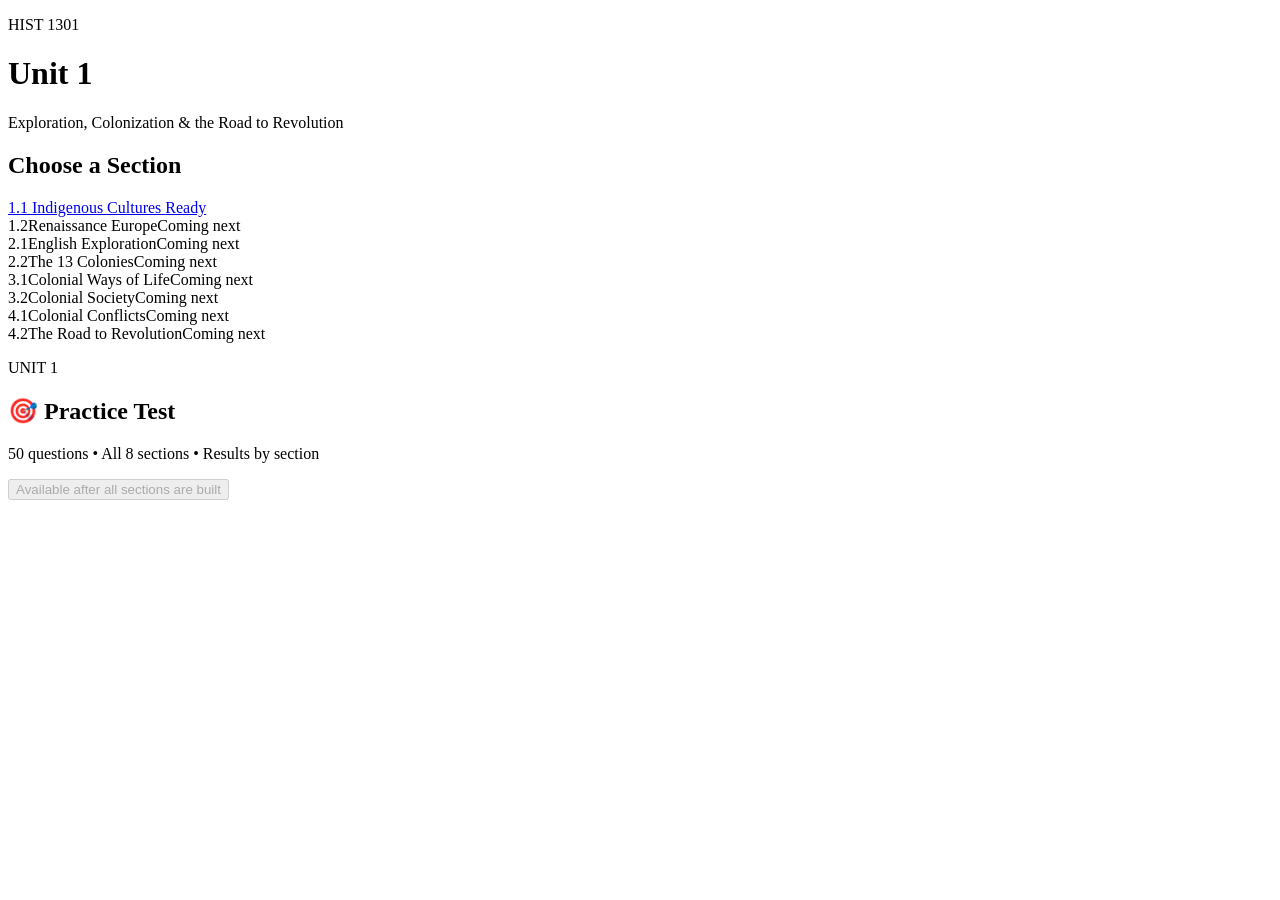
==== index.html @ bcff1a9e "Add files via upload" ====
<!doctype html>
<html lang="en">
<head>
  <meta charset="utf-8">
  <meta name="viewport" content="width=device-width, initial-scale=1">
  <title>HIST 1301 — Unit 1</title>
  <link rel="stylesheet" href="css/styles.css">
</head>
<body>
  <header class="site-header">
    <div class="shell">
      <p class="eyebrow">HIST 1301</p>
      <h1>Unit 1</h1>
      <p class="subtitle">Exploration, Colonization &amp; the Road to Revolution</p>
    </div>
  </header>

  <main class="shell dashboard">
    <section>
      <h2>Choose a Section</h2>
      <div class="section-grid">
        <a class="section-card ready" href="sections/1-1.html">
          <span class="section-number">1.1</span>
          <span class="section-title">Indigenous Cultures</span>
          <span class="section-status">Ready</span>
        </a>

        <div class="section-card locked"><span class="section-number">1.2</span><span class="section-title">Renaissance Europe</span><span class="section-status">Coming next</span></div>
        <div class="section-card locked"><span class="section-number">2.1</span><span class="section-title">English Exploration</span><span class="section-status">Coming next</span></div>
        <div class="section-card locked"><span class="section-number">2.2</span><span class="section-title">The 13 Colonies</span><span class="section-status">Coming next</span></div>
        <div class="section-card locked"><span class="section-number">3.1</span><span class="section-title">Colonial Ways of Life</span><span class="section-status">Coming next</span></div>
        <div class="section-card locked"><span class="section-number">3.2</span><span class="section-title">Colonial Society</span><span class="section-status">Coming next</span></div>
        <div class="section-card locked"><span class="section-number">4.1</span><span class="section-title">Colonial Conflicts</span><span class="section-status">Coming next</span></div>
        <div class="section-card locked"><span class="section-number">4.2</span><span class="section-title">The Road to Revolution</span><span class="section-status">Coming next</span></div>
      </div>
    </section>

    <section class="test-card muted">
      <div>
        <p class="eyebrow">UNIT 1</p>
        <h2>🎯 Practice Test</h2>
        <p>50 questions • All 8 sections • Results by section</p>
      </div>
      <button disabled>Available after all sections are built</button>
    </section>
  </main>
</body>
</html>
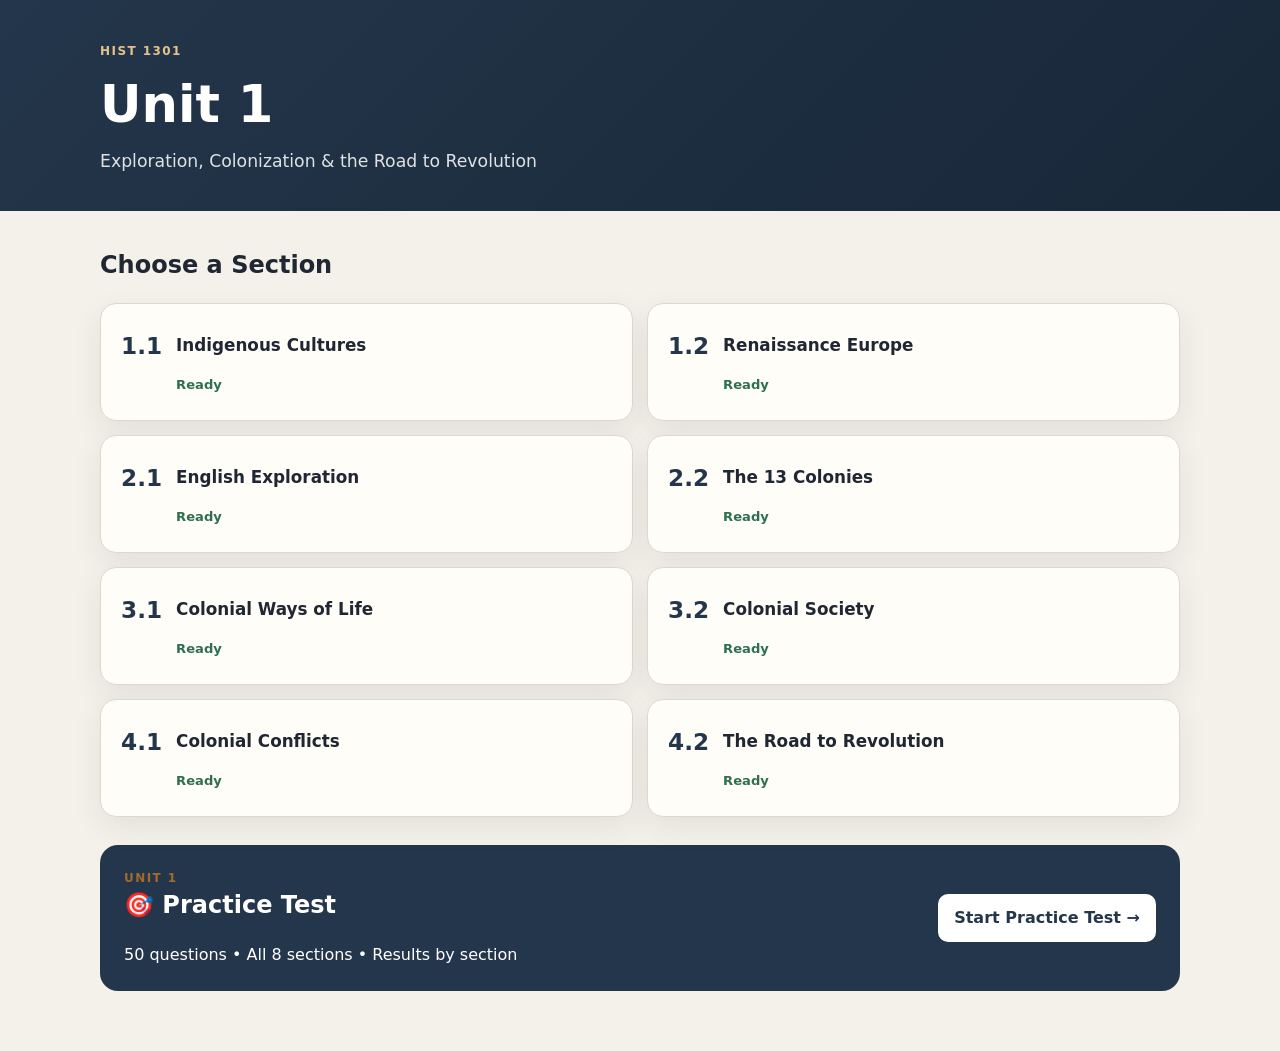
==== commit 7ead6ec4: "Add files via upload" ====
--- a/index.html
+++ b/index.html
@@ -1,48 +1 @@
-<!doctype html>
-<html lang="en">
-<head>
-  <meta charset="utf-8">
-  <meta name="viewport" content="width=device-width, initial-scale=1">
-  <title>HIST 1301 — Unit 1</title>
-  <link rel="stylesheet" href="css/styles.css">
-</head>
-<body>
-  <header class="site-header">
-    <div class="shell">
-      <p class="eyebrow">HIST 1301</p>
-      <h1>Unit 1</h1>
-      <p class="subtitle">Exploration, Colonization &amp; the Road to Revolution</p>
-    </div>
-  </header>
-
-  <main class="shell dashboard">
-    <section>
-      <h2>Choose a Section</h2>
-      <div class="section-grid">
-        <a class="section-card ready" href="sections/1-1.html">
-          <span class="section-number">1.1</span>
-          <span class="section-title">Indigenous Cultures</span>
-          <span class="section-status">Ready</span>
-        </a>
-
-        <div class="section-card locked"><span class="section-number">1.2</span><span class="section-title">Renaissance Europe</span><span class="section-status">Coming next</span></div>
-        <div class="section-card locked"><span class="section-number">2.1</span><span class="section-title">English Exploration</span><span class="section-status">Coming next</span></div>
-        <div class="section-card locked"><span class="section-number">2.2</span><span class="section-title">The 13 Colonies</span><span class="section-status">Coming next</span></div>
-        <div class="section-card locked"><span class="section-number">3.1</span><span class="section-title">Colonial Ways of Life</span><span class="section-status">Coming next</span></div>
-        <div class="section-card locked"><span class="section-number">3.2</span><span class="section-title">Colonial Society</span><span class="section-status">Coming next</span></div>
-        <div class="section-card locked"><span class="section-number">4.1</span><span class="section-title">Colonial Conflicts</span><span class="section-status">Coming next</span></div>
-        <div class="section-card locked"><span class="section-number">4.2</span><span class="section-title">The Road to Revolution</span><span class="section-status">Coming next</span></div>
-      </div>
-    </section>
-
-    <section class="test-card muted">
-      <div>
-        <p class="eyebrow">UNIT 1</p>
-        <h2>🎯 Practice Test</h2>
-        <p>50 questions • All 8 sections • Results by section</p>
-      </div>
-      <button disabled>Available after all sections are built</button>
-    </section>
-  </main>
-</body>
-</html>+<!doctype html><html lang="en"><head><meta charset="utf-8"><meta name="viewport" content="width=device-width, initial-scale=1"><title>HIST 1301 — Unit 1</title><link rel="stylesheet" href="css/styles.css"></head><body><header class="site-header"><div class="shell"><p class="eyebrow">HIST 1301</p><h1>Unit 1</h1><p class="subtitle">Exploration, Colonization &amp; the Road to Revolution</p></div></header><main class="shell dashboard"><section><h2>Choose a Section</h2><div class="section-grid"><a class="section-card ready" href="sections/1-1.html"><span class="section-number">1.1</span><span class="section-title">Indigenous Cultures</span><span class="section-status">Ready</span></a><a class="section-card ready" href="sections/1-2.html"><span class="section-number">1.2</span><span class="section-title">Renaissance Europe</span><span class="section-status">Ready</span></a><a class="section-card ready" href="sections/2-1.html"><span class="section-number">2.1</span><span class="section-title">English Exploration</span><span class="section-status">Ready</span></a><a class="section-card ready" href="sections/2-2.html"><span class="section-number">2.2</span><span class="section-title">The 13 Colonies</span><span class="section-status">Ready</span></a><a class="section-card ready" href="sections/3-1.html"><span class="section-number">3.1</span><span class="section-title">Colonial Ways of Life</span><span class="section-status">Ready</span></a><a class="section-card ready" href="sections/3-2.html"><span class="section-number">3.2</span><span class="section-title">Colonial Society</span><span class="section-status">Ready</span></a><a class="section-card ready" href="sections/4-1.html"><span class="section-number">4.1</span><span class="section-title">Colonial Conflicts</span><span class="section-status">Ready</span></a><a class="section-card ready" href="sections/4-2.html"><span class="section-number">4.2</span><span class="section-title">The Road to Revolution</span><span class="section-status">Ready</span></a></div></section><section class="test-card"><div><p class="eyebrow">UNIT 1</p><h2>🎯 Practice Test</h2><p>50 questions • All 8 sections • Results by section</p></div><a class="test-link" href="test.html">Start Practice Test →</a></section></main></body></html>
--- a/css/styles.css
+++ b/css/styles.css
@@ -0,0 +1,311 @@
+:root {
+  --bg: #f4f1ea;
+  --paper: #fffdf8;
+  --ink: #202733;
+  --muted: #667085;
+  --navy: #24364b;
+  --navy-2: #314a67;
+  --accent: #a36a2a;
+  --accent-soft: #f3e6d4;
+  --line: #ddd8ce;
+  --good: #2f6f4e;
+  --good-soft: #e9f5ee;
+  --bad: #8b3a36;
+  --bad-soft: #faeceb;
+  --shadow: 0 10px 30px rgba(32,39,51,.08);
+}
+
+* { box-sizing: border-box; }
+html, body { margin: 0; min-height: 100%; }
+body {
+  font-family: Inter, ui-sans-serif, system-ui, -apple-system, BlinkMacSystemFont, "Segoe UI", sans-serif;
+  color: var(--ink);
+  background: var(--bg);
+  line-height: 1.5;
+}
+
+button, select { font: inherit; }
+button { cursor: pointer; }
+.shell { width: min(1080px, calc(100% - 32px)); margin-inline: auto; }
+
+.site-header {
+  background: linear-gradient(135deg, var(--navy), #182738);
+  color: white;
+  padding: 42px 0 36px;
+}
+.site-header h1 { font-size: clamp(2rem, 4vw, 3.3rem); margin: 0; }
+.subtitle { margin: 6px 0 0; opacity: .86; font-size: 1.08rem; }
+.eyebrow {
+  margin: 0 0 6px;
+  letter-spacing: .12em;
+  font-size: .75rem;
+  font-weight: 800;
+  text-transform: uppercase;
+  color: var(--accent);
+}
+.site-header .eyebrow { color: #e5c18c; }
+
+.dashboard { padding: 36px 0 60px; }
+.dashboard h2 { margin-top: 0; }
+.section-grid {
+  display: grid;
+  grid-template-columns: repeat(2, 1fr);
+  gap: 14px;
+}
+.section-card {
+  min-height: 118px;
+  padding: 20px;
+  border: 1px solid var(--line);
+  border-radius: 16px;
+  background: var(--paper);
+  box-shadow: var(--shadow);
+  display: grid;
+  grid-template-columns: auto 1fr;
+  gap: 2px 14px;
+  align-items: center;
+  text-decoration: none;
+  color: inherit;
+}
+.section-card.ready:hover { transform: translateY(-2px); border-color: #b9a98f; }
+.section-number { font-size: 1.45rem; font-weight: 800; color: var(--navy); }
+.section-title { font-size: 1.05rem; font-weight: 700; }
+.section-status { grid-column: 2; font-size: .82rem; color: var(--muted); }
+.section-card.ready .section-status { color: var(--good); font-weight: 700; }
+.locked { opacity: .62; box-shadow: none; }
+
+.test-card {
+  margin-top: 28px;
+  padding: 24px;
+  border-radius: 18px;
+  background: var(--navy);
+  color: white;
+  display: flex;
+  justify-content: space-between;
+  gap: 20px;
+  align-items: center;
+}
+.test-card h2, .test-card p { margin-top: 0; }
+.test-card p { margin-bottom: 0; }
+.test-card button {
+  border: 0; border-radius: 10px; padding: 12px 16px;
+}
+.test-link, .button-link {
+  display: inline-block;
+  border-radius: 10px;
+  padding: 12px 16px;
+  text-decoration: none;
+  font-weight: 750;
+}
+.test-link { background: white; color: var(--navy); }
+.test-shell { padding: 34px 0 60px; }
+.test-intro { min-height: 420px; justify-content: center; }
+.test-intro .primary { align-self: flex-start; margin-top: 14px; }
+.section-results { max-width: 600px; margin: 22px auto; text-align: left; }
+.section-results > div { display: flex; justify-content: space-between; gap: 16px; padding: 10px 4px; border-bottom: 1px solid var(--line); }
+.section-results span { white-space: nowrap; }
+.test-card.muted { opacity: .72; }
+
+.compact-header {
+  background: var(--paper);
+  border-bottom: 1px solid var(--line);
+  position: sticky; top: 0; z-index: 5;
+}
+.header-row {
+  min-height: 72px;
+  display: grid;
+  grid-template-columns: 1fr auto 1fr;
+  align-items: center;
+  gap: 16px;
+}
+.back-link { text-decoration: none; color: var(--navy); font-weight: 700; }
+.section-heading { text-align: center; display: flex; flex-direction: column; }
+.section-heading .eyebrow { margin-bottom: 0; }
+.header-row select {
+  justify-self: end;
+  max-width: 220px;
+  padding: 8px 10px;
+  border: 1px solid var(--line);
+  border-radius: 9px;
+  background: white;
+}
+
+.section-home { padding: 34px 0 60px; }
+.intro-card {
+  max-width: 780px;
+  margin: 0 auto 24px;
+  text-align: center;
+}
+.intro-card h1 { font-size: clamp(2rem, 4vw, 3rem); margin: 0 0 10px; }
+.intro-card p:last-child { color: var(--muted); font-size: 1.06rem; }
+
+.mode-grid {
+  display: grid;
+  grid-template-columns: repeat(3, 1fr);
+  gap: 16px;
+}
+.mode-card {
+  min-height: 245px;
+  text-align: left;
+  border: 1px solid var(--line);
+  border-radius: 18px;
+  background: var(--paper);
+  box-shadow: var(--shadow);
+  padding: 24px;
+  display: flex;
+  flex-direction: column;
+  color: var(--ink);
+}
+.mode-card:hover { transform: translateY(-2px); border-color: #b9a98f; }
+.mode-icon { font-size: 2rem; }
+.mode-name { font-size: 1.35rem; font-weight: 800; margin-top: 14px; }
+.mode-desc { color: var(--muted); margin-top: 8px; }
+.mode-action { margin-top: auto; color: var(--navy); font-weight: 800; }
+
+.hidden { display: none !important; }
+.activity { padding: 24px 0 46px; }
+.activity-top {
+  width: min(820px, 100%);
+  margin: 0 auto 12px;
+  display: flex;
+  justify-content: space-between;
+  align-items: center;
+}
+.activity-labels { text-align: right; display: flex; flex-direction: column; }
+.activity-labels span { color: var(--muted); font-size: .88rem; }
+.text-button {
+  border: 0; background: transparent; color: var(--navy); padding: 5px 0; font-weight: 700;
+}
+.activity-card {
+  width: min(820px, 100%);
+  min-height: 520px;
+  margin: auto;
+  background: var(--paper);
+  border: 1px solid var(--line);
+  border-radius: 20px;
+  box-shadow: var(--shadow);
+  padding: clamp(24px, 4vw, 42px);
+  display: flex;
+  flex-direction: column;
+}
+.activity-card h2 { margin: 0 0 12px; font-size: clamp(1.55rem, 3vw, 2.15rem); color: var(--navy); }
+.activity-card h3 { margin-bottom: 10px; }
+.lead { font-size: 1.05rem; margin-top: 0; }
+.know-box {
+  background: var(--accent-soft);
+  padding: 14px 18px;
+  border-radius: 12px;
+  margin: 10px 0 16px;
+}
+.know-box strong { color: var(--navy); }
+.know-box ul { margin: 8px 0 0; padding-left: 20px; }
+.cfu-box {
+  border-top: 1px solid var(--line);
+  margin-top: auto;
+  padding-top: 16px;
+}
+.cfu-label { font-weight: 800; color: var(--accent); font-size: .83rem; text-transform: uppercase; letter-spacing: .08em; }
+.question-text { font-weight: 750; font-size: 1.08rem; margin: 8px 0 12px; }
+.choices { display: grid; gap: 8px; }
+.choice {
+  width: 100%;
+  text-align: left;
+  padding: 11px 13px;
+  border: 1px solid var(--line);
+  background: white;
+  border-radius: 10px;
+}
+.choice:hover { border-color: #a9a295; }
+.choice.selected {
+  outline: 3px solid var(--navy-2);
+  outline-offset: 2px;
+  border-color: var(--navy-2);
+  background: #eef3f8;
+  box-shadow: 0 4px 12px rgba(36,54,75,.14);
+  transform: translateY(-1px);
+}
+.choice.correct { background: var(--good-soft); border-color: #7fb294; }
+.choice.incorrect { background: var(--bad-soft); border-color: #c88f89; }
+
+.choice-marker {
+  display: inline-block;
+  margin-left: 10px;
+  padding: 2px 7px;
+  border-radius: 999px;
+  font-size: .72rem;
+  font-weight: 850;
+  letter-spacing: .02em;
+  vertical-align: middle;
+}
+.choice-marker.selected-marker {
+  background: #dce8f3;
+  color: var(--navy);
+}
+.choice-marker.correct-marker {
+  background: #dcefe3;
+  color: var(--good);
+}
+.choice-marker.incorrect-marker {
+  background: #f2dedd;
+  color: var(--bad);
+}
+
+.feedback {
+  padding: 11px 13px;
+  border-radius: 10px;
+  margin-top: 10px;
+}
+.feedback.good { background: var(--good-soft); color: var(--good); }
+.feedback.bad { background: var(--bad-soft); color: var(--bad); }
+.feedback strong { display: block; margin-bottom: 2px; }
+
+.actions {
+  margin-top: 18px;
+  display: flex;
+  justify-content: space-between;
+  gap: 10px;
+}
+.actions.right { justify-content: flex-end; }
+.primary, .secondary, .self-rating {
+  border-radius: 10px;
+  padding: 11px 16px;
+  font-weight: 750;
+}
+.primary { border: 1px solid var(--navy); background: var(--navy); color: white; }
+.primary:disabled { opacity: .45; cursor: default; }
+.secondary { border: 1px solid var(--line); background: white; color: var(--navy); }
+.self-rating { flex: 1; border: 1px solid var(--line); background: white; }
+.self-rating.got { border-color: #9dc7ae; color: var(--good); }
+.self-rating.again { border-color: #d4b0ad; color: var(--bad); }
+
+.practice-prompt {
+  flex: 1;
+  display: flex;
+  flex-direction: column;
+  justify-content: center;
+  text-align: center;
+}
+.practice-prompt .term { color: var(--accent); font-size: .9rem; text-transform: uppercase; font-weight: 800; letter-spacing: .08em; }
+.practice-prompt h2 { margin-top: 8px; }
+.answer-reveal {
+  background: var(--accent-soft);
+  padding: 18px;
+  border-radius: 12px;
+  margin-top: 14px;
+  text-align: left;
+}
+
+.result-hero { text-align: center; margin: auto 0; }
+.result-score { font-size: clamp(3rem, 8vw, 5.4rem); font-weight: 850; color: var(--navy); line-height: 1; }
+.result-sub { color: var(--muted); margin: 10px 0 22px; }
+
+@media (max-width: 760px) {
+  .section-grid, .mode-grid { grid-template-columns: 1fr; }
+  .mode-card { min-height: 190px; }
+  .header-row { grid-template-columns: 1fr auto; }
+  .section-heading { text-align: right; }
+  .header-row select { display: none; }
+  .test-card { flex-direction: column; align-items: stretch; }
+  .section-results > div { align-items: flex-start; }
+  .activity-card { min-height: calc(100vh - 150px); border-radius: 14px; padding: 22px; }
+  .activity-top { align-items: flex-start; }
+}
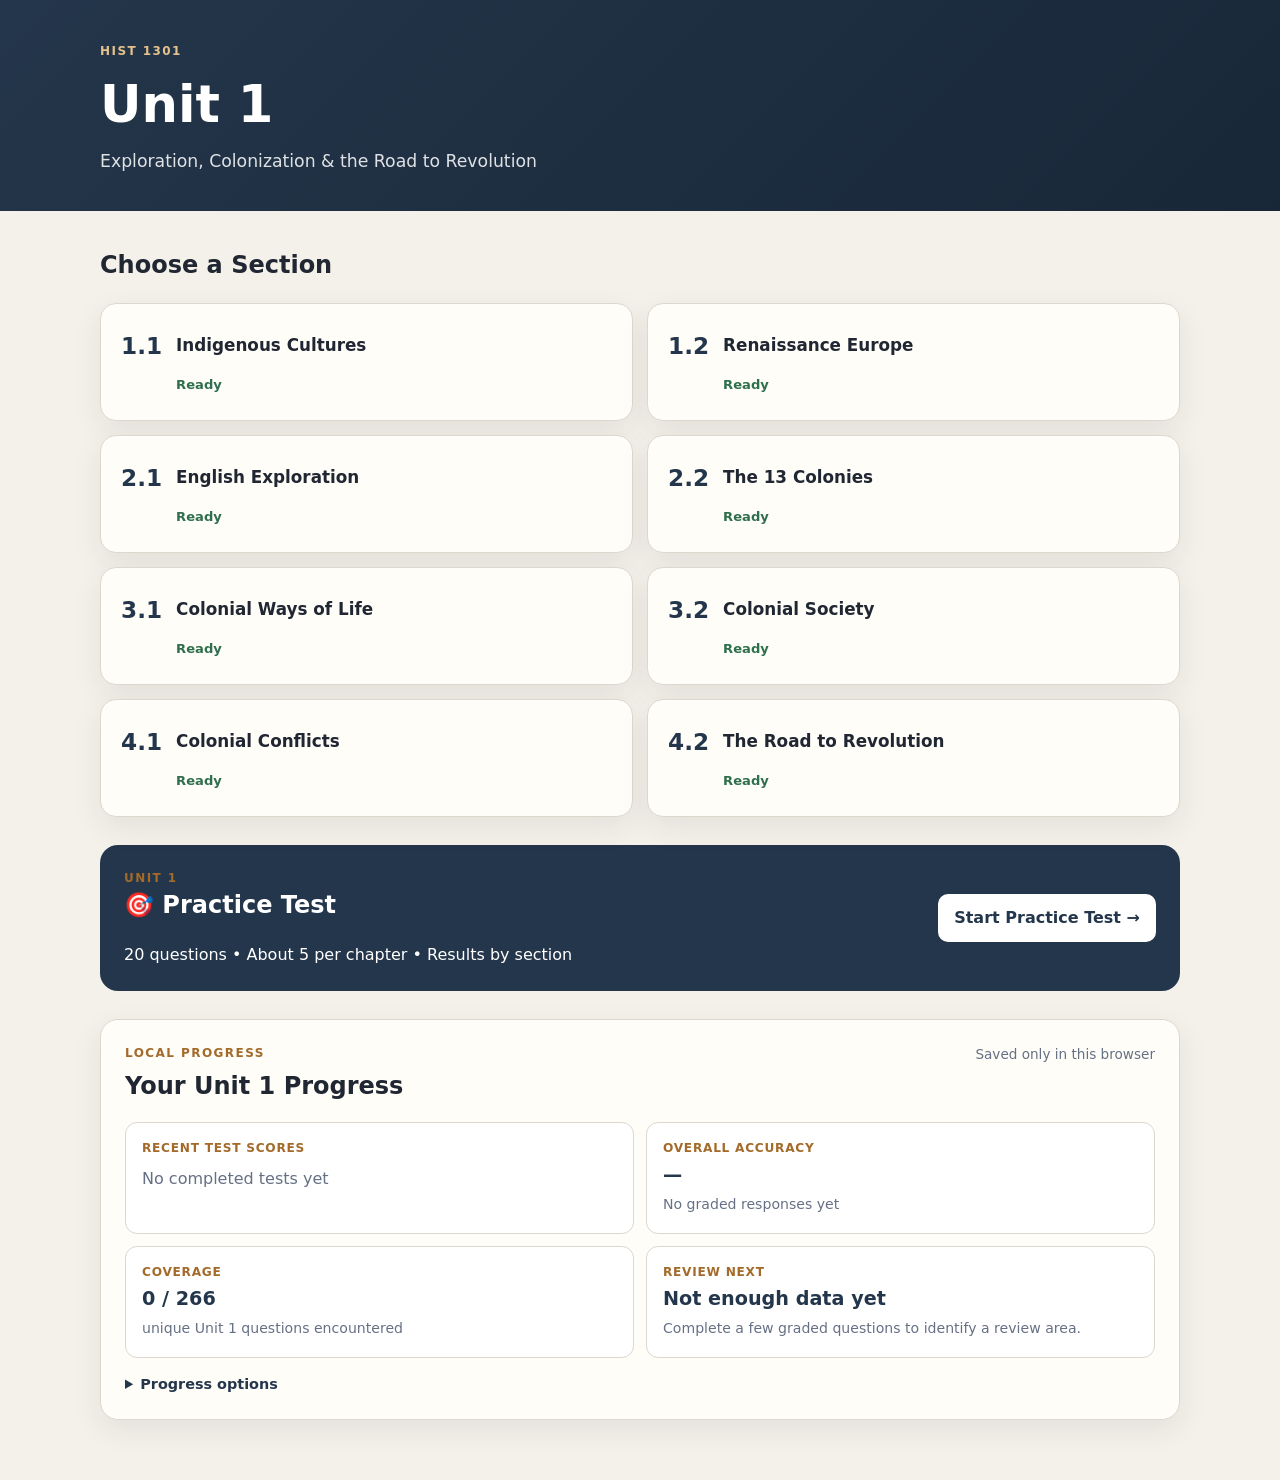
==== commit 45db6715: "Add files via upload" ====
--- a/index.html
+++ b/index.html
@@ -1 +1,58 @@
-<!doctype html><html lang="en"><head><meta charset="utf-8"><meta name="viewport" content="width=device-width, initial-scale=1"><title>HIST 1301 — Unit 1</title><link rel="stylesheet" href="css/styles.css"></head><body><header class="site-header"><div class="shell"><p class="eyebrow">HIST 1301</p><h1>Unit 1</h1><p class="subtitle">Exploration, Colonization &amp; the Road to Revolution</p></div></header><main class="shell dashboard"><section><h2>Choose a Section</h2><div class="section-grid"><a class="section-card ready" href="sections/1-1.html"><span class="section-number">1.1</span><span class="section-title">Indigenous Cultures</span><span class="section-status">Ready</span></a><a class="section-card ready" href="sections/1-2.html"><span class="section-number">1.2</span><span class="section-title">Renaissance Europe</span><span class="section-status">Ready</span></a><a class="section-card ready" href="sections/2-1.html"><span class="section-number">2.1</span><span class="section-title">English Exploration</span><span class="section-status">Ready</span></a><a class="section-card ready" href="sections/2-2.html"><span class="section-number">2.2</span><span class="section-title">The 13 Colonies</span><span class="section-status">Ready</span></a><a class="section-card ready" href="sections/3-1.html"><span class="section-number">3.1</span><span class="section-title">Colonial Ways of Life</span><span class="section-status">Ready</span></a><a class="section-card ready" href="sections/3-2.html"><span class="section-number">3.2</span><span class="section-title">Colonial Society</span><span class="section-status">Ready</span></a><a class="section-card ready" href="sections/4-1.html"><span class="section-number">4.1</span><span class="section-title">Colonial Conflicts</span><span class="section-status">Ready</span></a><a class="section-card ready" href="sections/4-2.html"><span class="section-number">4.2</span><span class="section-title">The Road to Revolution</span><span class="section-status">Ready</span></a></div></section><section class="test-card"><div><p class="eyebrow">UNIT 1</p><h2>🎯 Practice Test</h2><p>50 questions • All 8 sections • Results by section</p></div><a class="test-link" href="test.html">Start Practice Test →</a></section></main></body></html>+<!doctype html>
+<html lang="en">
+<head>
+  <meta charset="utf-8">
+  <meta name="viewport" content="width=device-width, initial-scale=1">
+  <title>HIST 1301 — Unit 1</title>
+  <link rel="stylesheet" href="css/styles.css">
+</head>
+<body>
+  <header class="site-header">
+    <div class="shell">
+      <p class="eyebrow">HIST 1301</p>
+      <h1>Unit 1</h1>
+      <p class="subtitle">Exploration, Colonization &amp; the Road to Revolution</p>
+    </div>
+  </header>
+
+  <main class="shell dashboard">
+    <section>
+      <h2>Choose a Section</h2>
+      <div class="section-grid">
+        <a class="section-card ready" href="sections/1-1.html"><span class="section-number">1.1</span><span class="section-title">Indigenous Cultures</span><span class="section-status">Ready</span></a>
+        <a class="section-card ready" href="sections/1-2.html"><span class="section-number">1.2</span><span class="section-title">Renaissance Europe</span><span class="section-status">Ready</span></a>
+        <a class="section-card ready" href="sections/2-1.html"><span class="section-number">2.1</span><span class="section-title">English Exploration</span><span class="section-status">Ready</span></a>
+        <a class="section-card ready" href="sections/2-2.html"><span class="section-number">2.2</span><span class="section-title">The 13 Colonies</span><span class="section-status">Ready</span></a>
+        <a class="section-card ready" href="sections/3-1.html"><span class="section-number">3.1</span><span class="section-title">Colonial Ways of Life</span><span class="section-status">Ready</span></a>
+        <a class="section-card ready" href="sections/3-2.html"><span class="section-number">3.2</span><span class="section-title">Colonial Society</span><span class="section-status">Ready</span></a>
+        <a class="section-card ready" href="sections/4-1.html"><span class="section-number">4.1</span><span class="section-title">Colonial Conflicts</span><span class="section-status">Ready</span></a>
+        <a class="section-card ready" href="sections/4-2.html"><span class="section-number">4.2</span><span class="section-title">The Road to Revolution</span><span class="section-status">Ready</span></a>
+      </div>
+    </section>
+
+    <section class="test-card">
+      <div>
+        <p class="eyebrow">UNIT 1</p>
+        <h2>🎯 Practice Test</h2>
+        <p>20 questions • About 5 per chapter • Results by section</p>
+      </div>
+      <a class="test-link" href="test.html">Start Practice Test →</a>
+    </section>
+
+    <section class="progress-panel" id="progressPanel" aria-live="polite">
+      <p class="progress-empty">Loading local progress…</p>
+    </section>
+  </main>
+
+  <script src="data/1-1.js"></script>
+  <script src="data/1-2.js"></script>
+  <script src="data/2-1.js"></script>
+  <script src="data/2-2.js"></script>
+  <script src="data/3-1.js"></script>
+  <script src="data/3-2.js"></script>
+  <script src="data/4-1.js"></script>
+  <script src="data/4-2.js"></script>
+  <script src="js/progress.js"></script>
+  <script src="js/dashboard.js"></script>
+</body>
+</html>
--- a/css/styles.css
+++ b/css/styles.css
@@ -309,3 +309,109 @@
   .activity-card { min-height: calc(100vh - 150px); border-radius: 14px; padding: 22px; }
   .activity-top { align-items: flex-start; }
 }
+
+/* Unit 1 local progress */
+.progress-panel {
+  margin-top: 28px;
+  padding: 24px;
+  border: 1px solid var(--line);
+  border-radius: 18px;
+  background: var(--paper);
+  box-shadow: var(--shadow);
+}
+.progress-heading {
+  display: flex;
+  justify-content: space-between;
+  gap: 18px;
+  align-items: flex-start;
+  margin-bottom: 18px;
+}
+.progress-heading h2 { margin: 0; }
+.local-note { color: var(--muted); font-size: .85rem; }
+.progress-grid {
+  display: grid;
+  grid-template-columns: repeat(2, 1fr);
+  gap: 12px;
+}
+.progress-stat {
+  min-height: 112px;
+  padding: 16px;
+  border: 1px solid var(--line);
+  border-radius: 12px;
+  display: flex;
+  flex-direction: column;
+  gap: 4px;
+  background: white;
+}
+.progress-stat strong { color: var(--navy); font-size: 1.2rem; }
+.progress-stat > span:last-child { color: var(--muted); font-size: .88rem; }
+.progress-label {
+  color: var(--accent);
+  font-size: .76rem;
+  font-weight: 800;
+  letter-spacing: .06em;
+  text-transform: uppercase;
+}
+.score-history { display: flex; align-items: center; flex-wrap: wrap; gap: 7px; margin-top: 6px; }
+.score-pill {
+  display: inline-block;
+  padding: 5px 9px;
+  border-radius: 999px;
+  background: var(--accent-soft);
+  color: var(--navy);
+  font-weight: 800;
+}
+.score-arrow { color: var(--muted); }
+.progress-empty { color: var(--muted); }
+.progress-reset { margin-top: 16px; color: var(--muted); font-size: .9rem; }
+.progress-reset summary { cursor: pointer; color: var(--navy); font-weight: 700; }
+.progress-reset p { margin: 10px 0; }
+.reset-button { font-size: .9rem; }
+
+.learn-instruction {
+  margin: 2px 0 14px;
+  padding: 12px 14px;
+  border: 1px solid #cfbfaa;
+  border-radius: 10px;
+  background: #fbf5eb;
+  color: var(--ink);
+}
+
+.test-notice {
+  margin: 0 0 14px;
+  padding: 10px 12px;
+  border: 1px solid #cfbfaa;
+  border-radius: 10px;
+  background: #fbf5eb;
+  color: var(--ink);
+  font-weight: 650;
+}
+
+@media (max-width: 760px) {
+  .progress-grid { grid-template-columns: 1fr; }
+  .progress-heading { flex-direction: column; }
+}
+
+.test-review {
+  max-width: 680px;
+  margin: 18px auto 4px;
+  text-align: left;
+}
+.test-review summary {
+  cursor: pointer;
+  color: var(--navy);
+  font-weight: 800;
+}
+.test-review-list { margin-top: 12px; display: grid; gap: 10px; }
+.test-review-item {
+  padding: 14px 16px;
+  border: 1px solid var(--line);
+  border-radius: 12px;
+  background: white;
+}
+.test-review-item h3 { margin: 0 0 8px; color: var(--navy); }
+.test-review-item p { margin: 6px 0; }
+.review-status { font-weight: 850; }
+.good-text { color: var(--good); }
+.bad-text { color: var(--bad); }
+.review-explanation { color: var(--muted); }
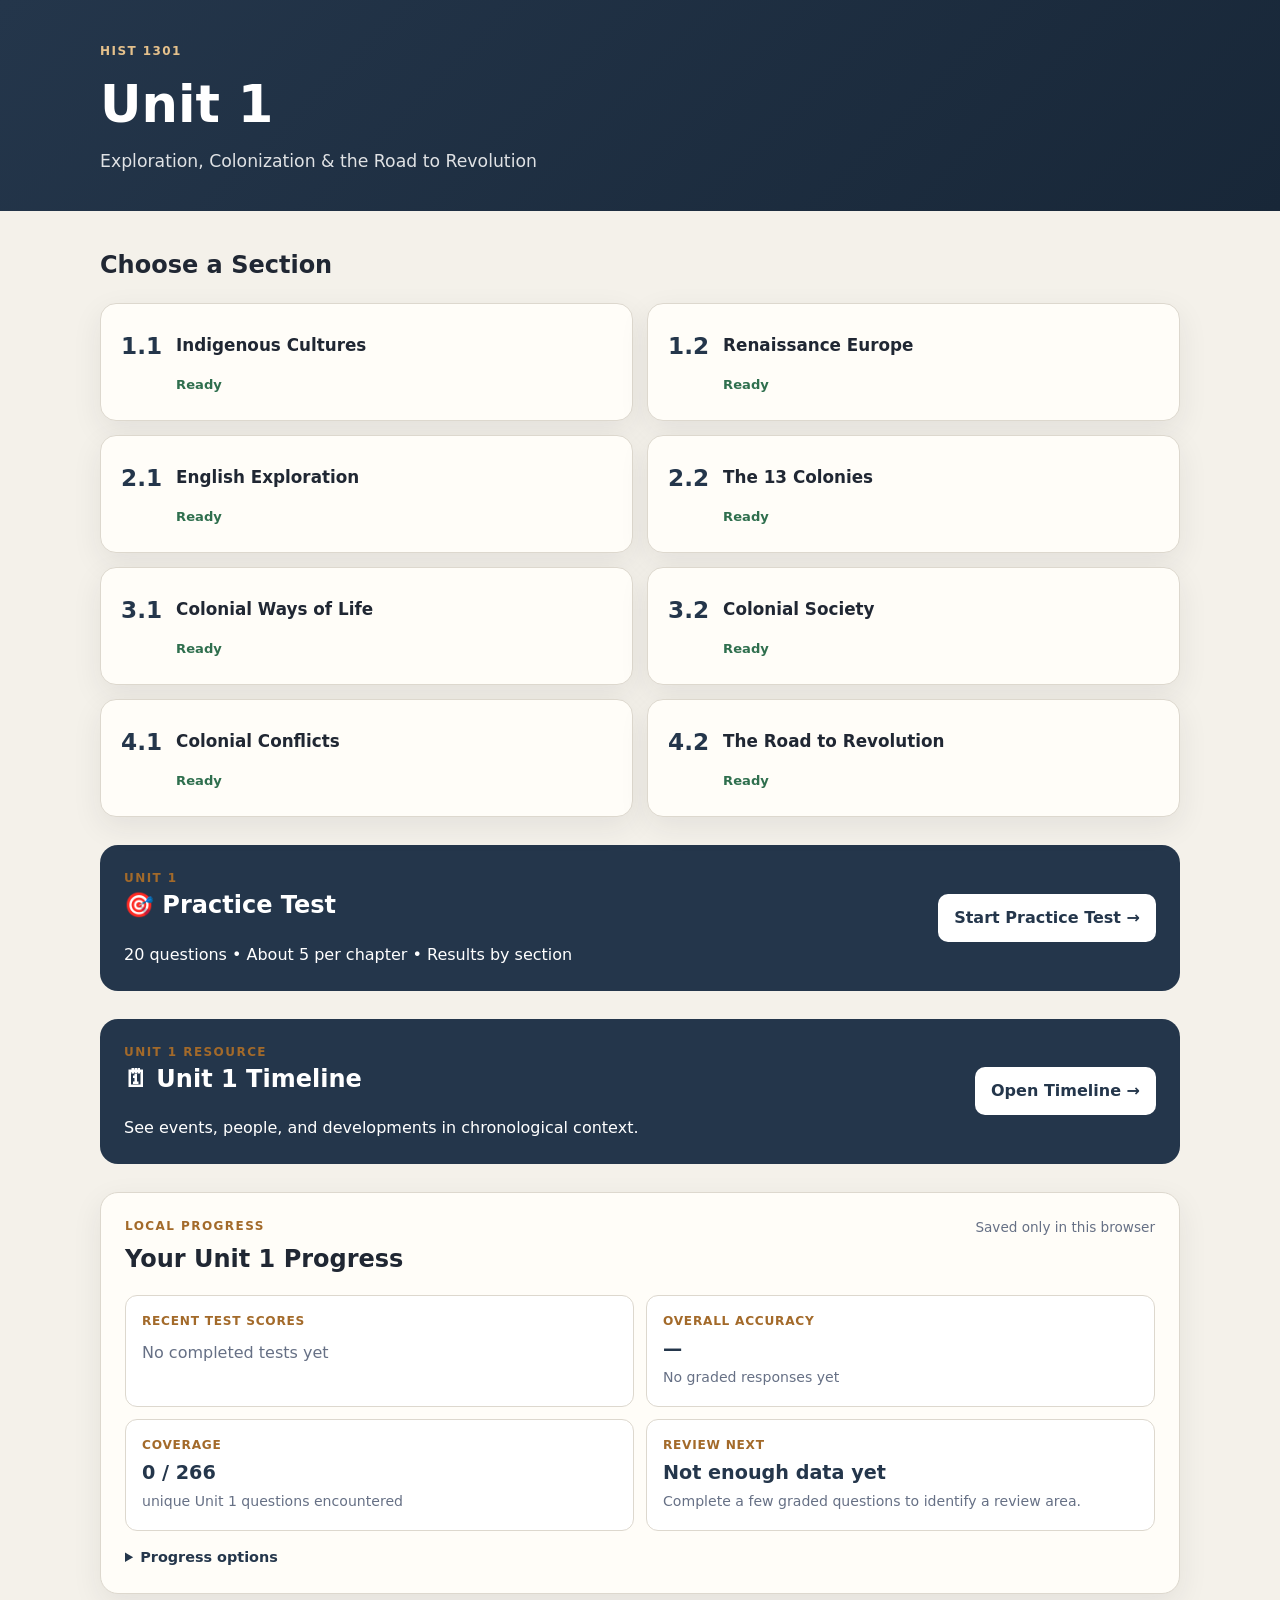
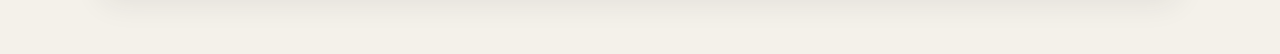
==== commit ca794bb7: "Add files via upload" ====
--- a/index.html
+++ b/index.html
@@ -14,7 +14,6 @@
       <p class="subtitle">Exploration, Colonization &amp; the Road to Revolution</p>
     </div>
   </header>
-
   <main class="shell dashboard">
     <section>
       <h2>Choose a Section</h2>
@@ -29,7 +28,6 @@
         <a class="section-card ready" href="sections/4-2.html"><span class="section-number">4.2</span><span class="section-title">The Road to Revolution</span><span class="section-status">Ready</span></a>
       </div>
     </section>
-
     <section class="test-card">
       <div>
         <p class="eyebrow">UNIT 1</p>
@@ -39,11 +37,19 @@
       <a class="test-link" href="test.html">Start Practice Test →</a>
     </section>
 
+    <section class="test-card">
+      <div>
+        <p class="eyebrow">UNIT 1 RESOURCE</p>
+        <h2>🗓 Unit 1 Timeline</h2>
+        <p>See events, people, and developments in chronological context.</p>
+      </div>
+      <a class="test-link" href="timeline.html">Open Timeline →</a>
+    </section>
+
     <section class="progress-panel" id="progressPanel" aria-live="polite">
       <p class="progress-empty">Loading local progress…</p>
     </section>
   </main>
-
   <script src="data/1-1.js"></script>
   <script src="data/1-2.js"></script>
   <script src="data/2-1.js"></script>
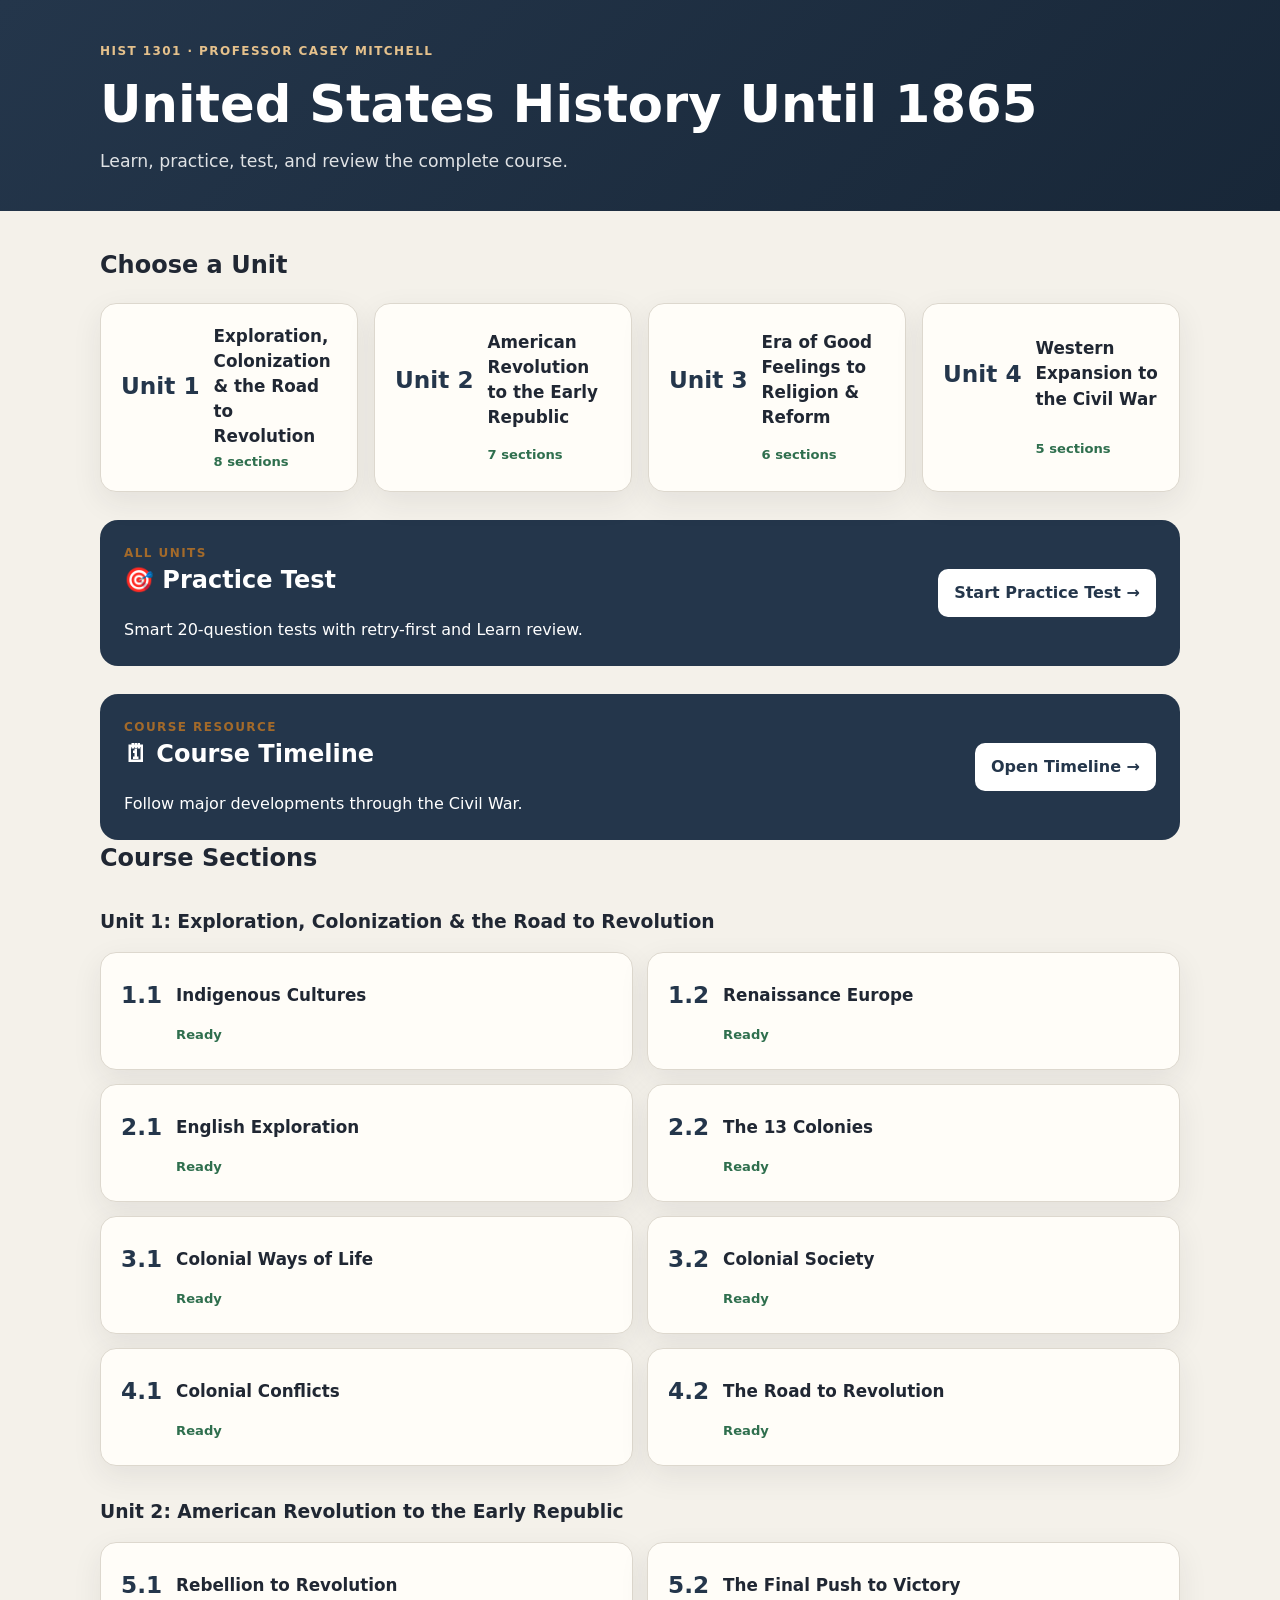
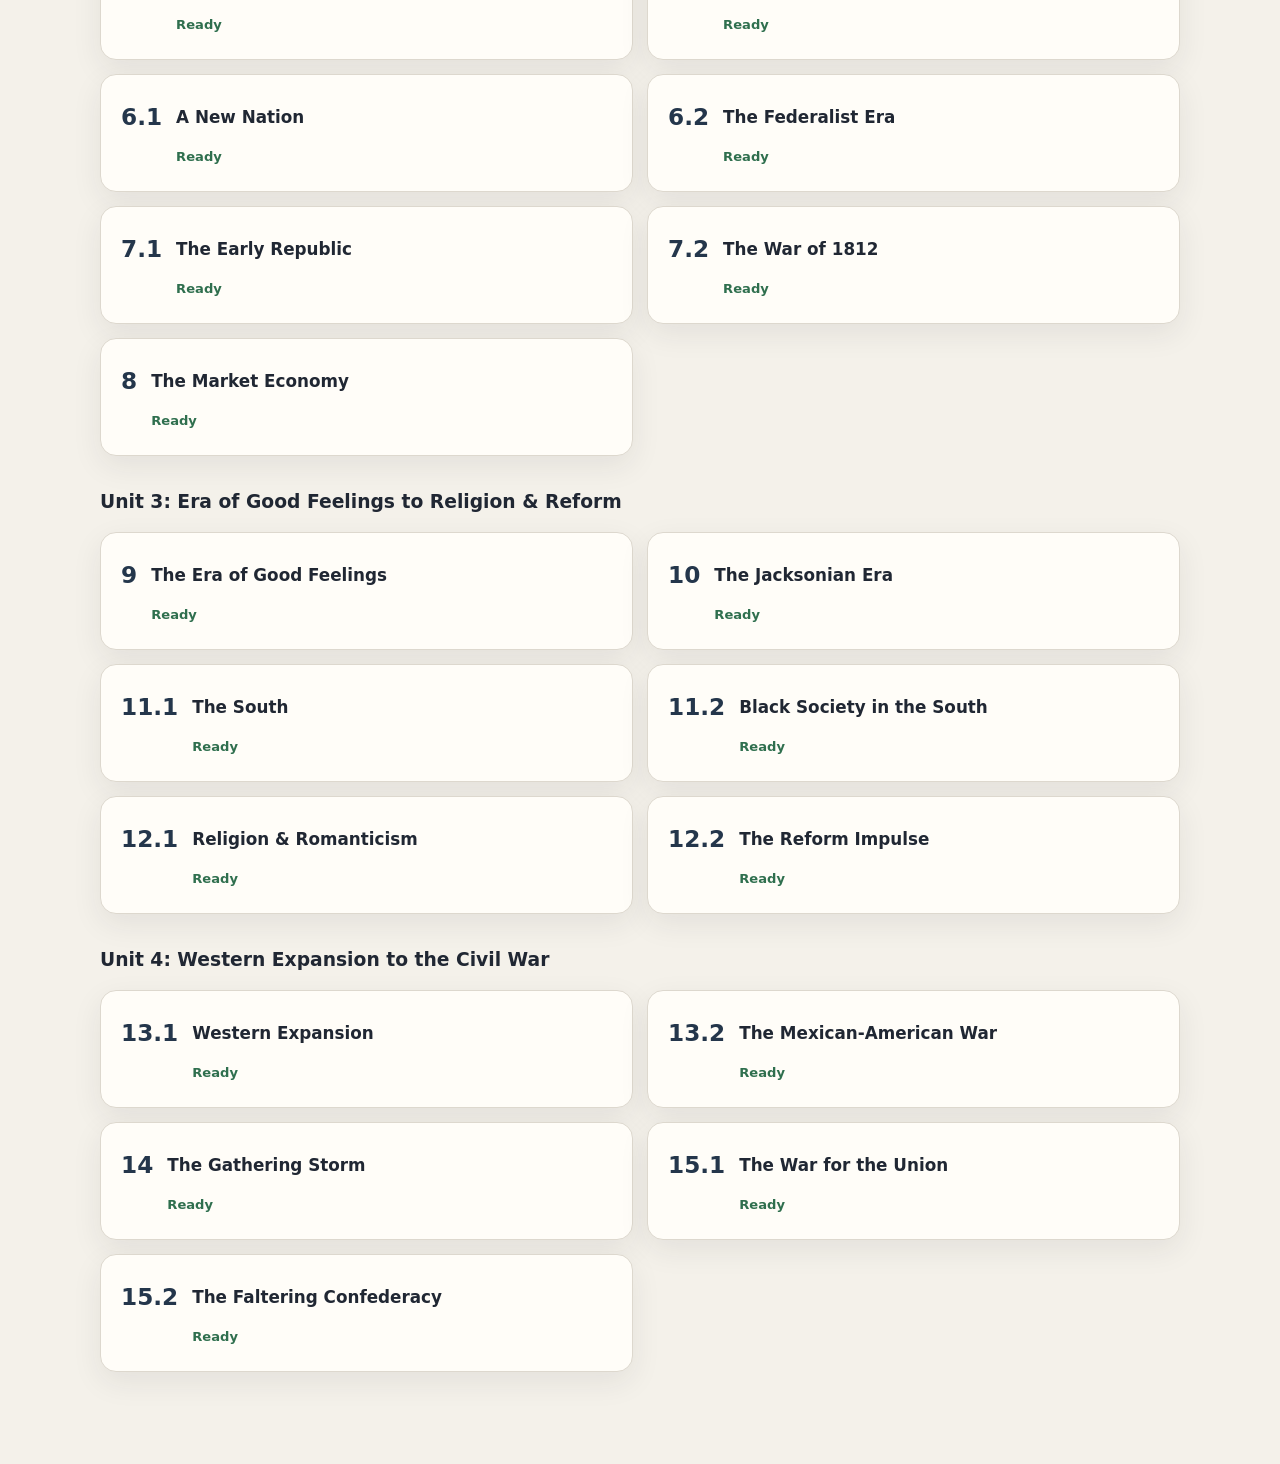
==== commit 858a7d91: "Add files via upload" ====
--- a/index.html
+++ b/index.html
@@ -1,64 +1,6 @@
-<!doctype html>
-<html lang="en">
-<head>
-  <meta charset="utf-8">
-  <meta name="viewport" content="width=device-width, initial-scale=1">
-  <title>HIST 1301 — Unit 1</title>
-  <link rel="stylesheet" href="css/styles.css">
-</head>
-<body>
-  <header class="site-header">
-    <div class="shell">
-      <p class="eyebrow">HIST 1301</p>
-      <h1>Unit 1</h1>
-      <p class="subtitle">Exploration, Colonization &amp; the Road to Revolution</p>
-    </div>
-  </header>
-  <main class="shell dashboard">
-    <section>
-      <h2>Choose a Section</h2>
-      <div class="section-grid">
-        <a class="section-card ready" href="sections/1-1.html"><span class="section-number">1.1</span><span class="section-title">Indigenous Cultures</span><span class="section-status">Ready</span></a>
-        <a class="section-card ready" href="sections/1-2.html"><span class="section-number">1.2</span><span class="section-title">Renaissance Europe</span><span class="section-status">Ready</span></a>
-        <a class="section-card ready" href="sections/2-1.html"><span class="section-number">2.1</span><span class="section-title">English Exploration</span><span class="section-status">Ready</span></a>
-        <a class="section-card ready" href="sections/2-2.html"><span class="section-number">2.2</span><span class="section-title">The 13 Colonies</span><span class="section-status">Ready</span></a>
-        <a class="section-card ready" href="sections/3-1.html"><span class="section-number">3.1</span><span class="section-title">Colonial Ways of Life</span><span class="section-status">Ready</span></a>
-        <a class="section-card ready" href="sections/3-2.html"><span class="section-number">3.2</span><span class="section-title">Colonial Society</span><span class="section-status">Ready</span></a>
-        <a class="section-card ready" href="sections/4-1.html"><span class="section-number">4.1</span><span class="section-title">Colonial Conflicts</span><span class="section-status">Ready</span></a>
-        <a class="section-card ready" href="sections/4-2.html"><span class="section-number">4.2</span><span class="section-title">The Road to Revolution</span><span class="section-status">Ready</span></a>
-      </div>
-    </section>
-    <section class="test-card">
-      <div>
-        <p class="eyebrow">UNIT 1</p>
-        <h2>🎯 Practice Test</h2>
-        <p>20 questions • About 5 per chapter • Results by section</p>
-      </div>
-      <a class="test-link" href="test.html">Start Practice Test →</a>
-    </section>
-
-    <section class="test-card">
-      <div>
-        <p class="eyebrow">UNIT 1 RESOURCE</p>
-        <h2>🗓 Unit 1 Timeline</h2>
-        <p>See events, people, and developments in chronological context.</p>
-      </div>
-      <a class="test-link" href="timeline.html">Open Timeline →</a>
-    </section>
-
-    <section class="progress-panel" id="progressPanel" aria-live="polite">
-      <p class="progress-empty">Loading local progress…</p>
-    </section>
-  </main>
-  <script src="data/1-1.js"></script>
-  <script src="data/1-2.js"></script>
-  <script src="data/2-1.js"></script>
-  <script src="data/2-2.js"></script>
-  <script src="data/3-1.js"></script>
-  <script src="data/3-2.js"></script>
-  <script src="data/4-1.js"></script>
-  <script src="data/4-2.js"></script>
-  <script src="js/progress.js"></script>
-  <script src="js/dashboard.js"></script>
-</body>
-</html>
+<!doctype html><html lang="en"><head><meta charset="utf-8"><meta name="viewport" content="width=device-width,initial-scale=1"><title>HIST 1301 Study System</title><link rel="stylesheet" href="css/styles.css"></head><body><header class="site-header"><div class="shell"><p class="eyebrow">HIST 1301 · PROFESSOR CASEY MITCHELL</p><h1>United States History Until 1865</h1><p class="subtitle">Learn, practice, test, and review the complete course.</p></div></header><main class="shell dashboard">
+<section><h2>Choose a Unit</h2><div class="unit-grid" id="unitGrid"></div></section>
+<section class="test-card"><div><p class="eyebrow">ALL UNITS</p><h2>🎯 Practice Test</h2><p>Smart 20-question tests with retry-first and Learn review.</p></div><a class="test-link" href="test.html">Start Practice Test →</a></section>
+<section class="test-card"><div><p class="eyebrow">COURSE RESOURCE</p><h2>🗓 Course Timeline</h2><p>Follow major developments through the Civil War.</p></div><a class="test-link" href="timeline.html">Open Timeline →</a></section>
+<section id="sectionDirectory"><h2>Course Sections</h2><div id="courseSections"></div></section></main>
+<script src="data/1-1.js"></script><script src="data/1-2.js"></script><script src="data/2-1.js"></script><script src="data/2-2.js"></script><script src="data/3-1.js"></script><script src="data/3-2.js"></script><script src="data/4-1.js"></script><script src="data/4-2.js"></script><script src="data/course-data.js"></script><script src="js/course-dashboard.js"></script></body></html>
--- a/css/styles.css
+++ b/css/styles.css
@@ -15,6 +15,22 @@
   --shadow: 0 10px 30px rgba(32,39,51,.08);
 }
 
+/* Complete-course navigation and two-stage test review */
+.unit-grid{display:grid;grid-template-columns:repeat(auto-fit,minmax(230px,1fr));gap:1rem}
+.course-unit{margin:2rem 0;scroll-margin-top:1rem}.course-unit h3{margin-bottom:1rem}
+.original-wrong{text-decoration:line-through;opacity:.58}.original-wrong:disabled{cursor:not-allowed}
+.shell.test-shell.review-mode{width:min(1480px,calc(100% - 32px));max-width:none}
+.test-shell.review-mode .activity-top{width:100%;max-width:none}
+.activity-card.review-wide{width:100%;max-width:none;min-height:0;padding:clamp(18px,2vw,30px)}
+.review-score{display:flex;align-items:baseline;gap:1rem;margin-bottom:1rem}.review-score strong{font-size:2.2rem}
+.review-layout{display:grid;grid-template-columns:minmax(0,1.08fr) minmax(300px,.92fr);gap:1.25rem;align-items:stretch;height:clamp(430px,68vh,720px);min-height:0}
+.review-questions{display:grid;gap:1rem;height:100%;min-height:0;overflow-y:auto;overscroll-behavior:contain;scrollbar-gutter:stable;padding-right:.5rem;align-content:start}
+.learn-pane{height:100%;min-height:0;overflow-y:auto;overscroll-behavior:contain;scrollbar-gutter:stable;background:var(--paper,#fff);border:1px solid var(--line,#d7dce2);border-radius:14px;padding:1rem}
+.learn-pane select{width:100%;margin:.45rem 0 1rem}.learn-review-screen{border-top:1px solid var(--line,#d7dce2);padding:.8rem 0}.learn-review-screen:first-child{border-top:0}
+.review-question-link{display:grid;text-align:left;background:none;border:0;padding:0;color:inherit;cursor:pointer}.review-question-link:hover strong,.review-question-link:focus strong{text-decoration:underline}
+.test-review-item{border-left:6px solid #697386}.test-review-item.correct-first{border-left-color:#238636}.test-review-item.corrected-retry{border-left-color:#bf8700}.test-review-item.still-incorrect{border-left-color:#cf222e}
+@media(max-width:700px){.shell.test-shell.review-mode{width:min(1080px,calc(100% - 32px))}.review-layout{grid-template-columns:1fr;height:auto}.review-questions{height:auto;overflow:visible;padding-right:0}.learn-pane{height:auto;overflow:visible}.review-score{flex-wrap:wrap}}
+
 * { box-sizing: border-box; }
 html, body { margin: 0; min-height: 100%; }
 body {
@@ -100,6 +116,10 @@
 .test-shell { padding: 34px 0 60px; }
 .test-intro { min-height: 420px; justify-content: center; }
 .test-intro .primary { align-self: flex-start; margin-top: 14px; }
+.test-range-control { display: grid; gap: 8px; width: min(100%, 520px); margin-top: 14px; }
+.test-range-control select { width: 100%; padding: 12px 14px; border: 2px solid var(--line); border-radius: 10px; background: #fff; color: var(--ink); }
+.test-range-control select:focus { outline: 3px solid rgba(130, 79, 42, .24); outline-offset: 2px; border-color: var(--accent); }
+.muted-text { margin: 0; color: var(--muted); font-size: .94rem; }
 .section-results { max-width: 600px; margin: 22px auto; text-align: left; }
 .section-results > div { display: flex; justify-content: space-between; gap: 16px; padding: 10px 4px; border-bottom: 1px solid var(--line); }
 .section-results span { white-space: nowrap; }
